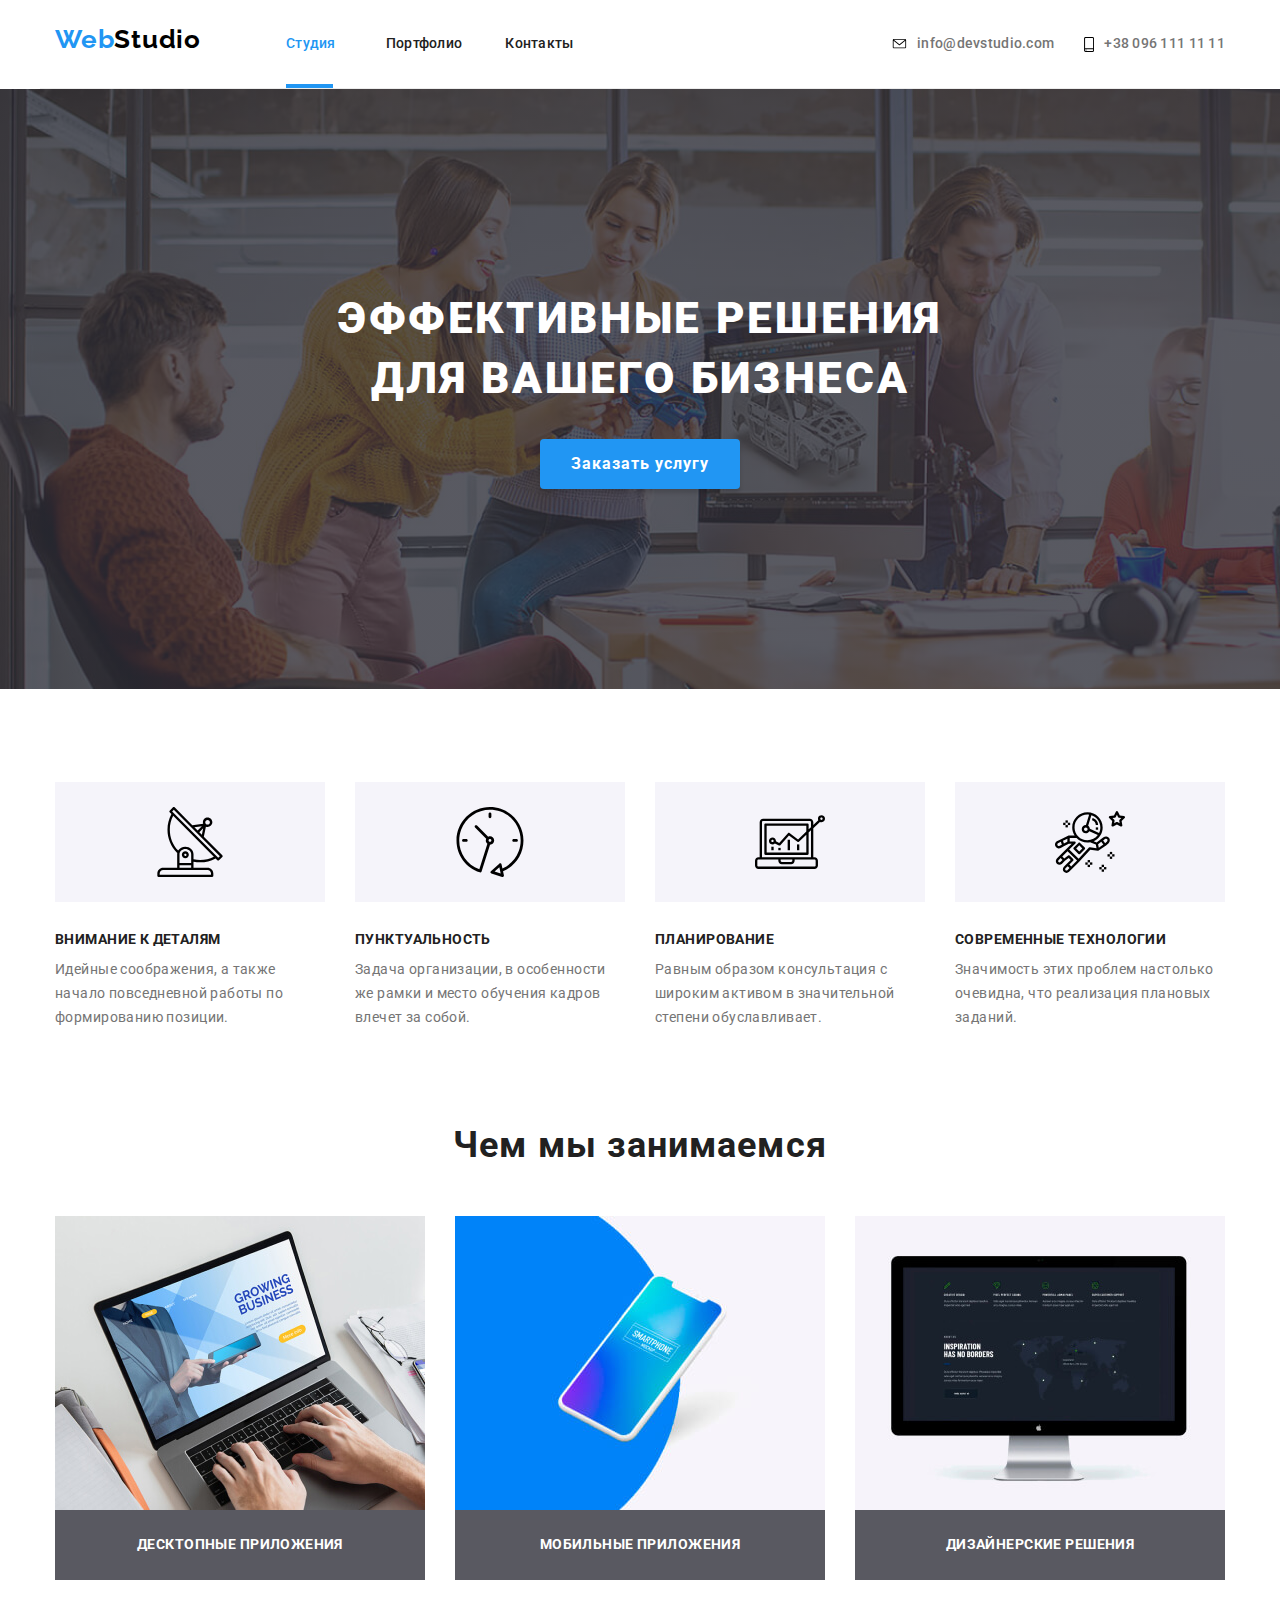
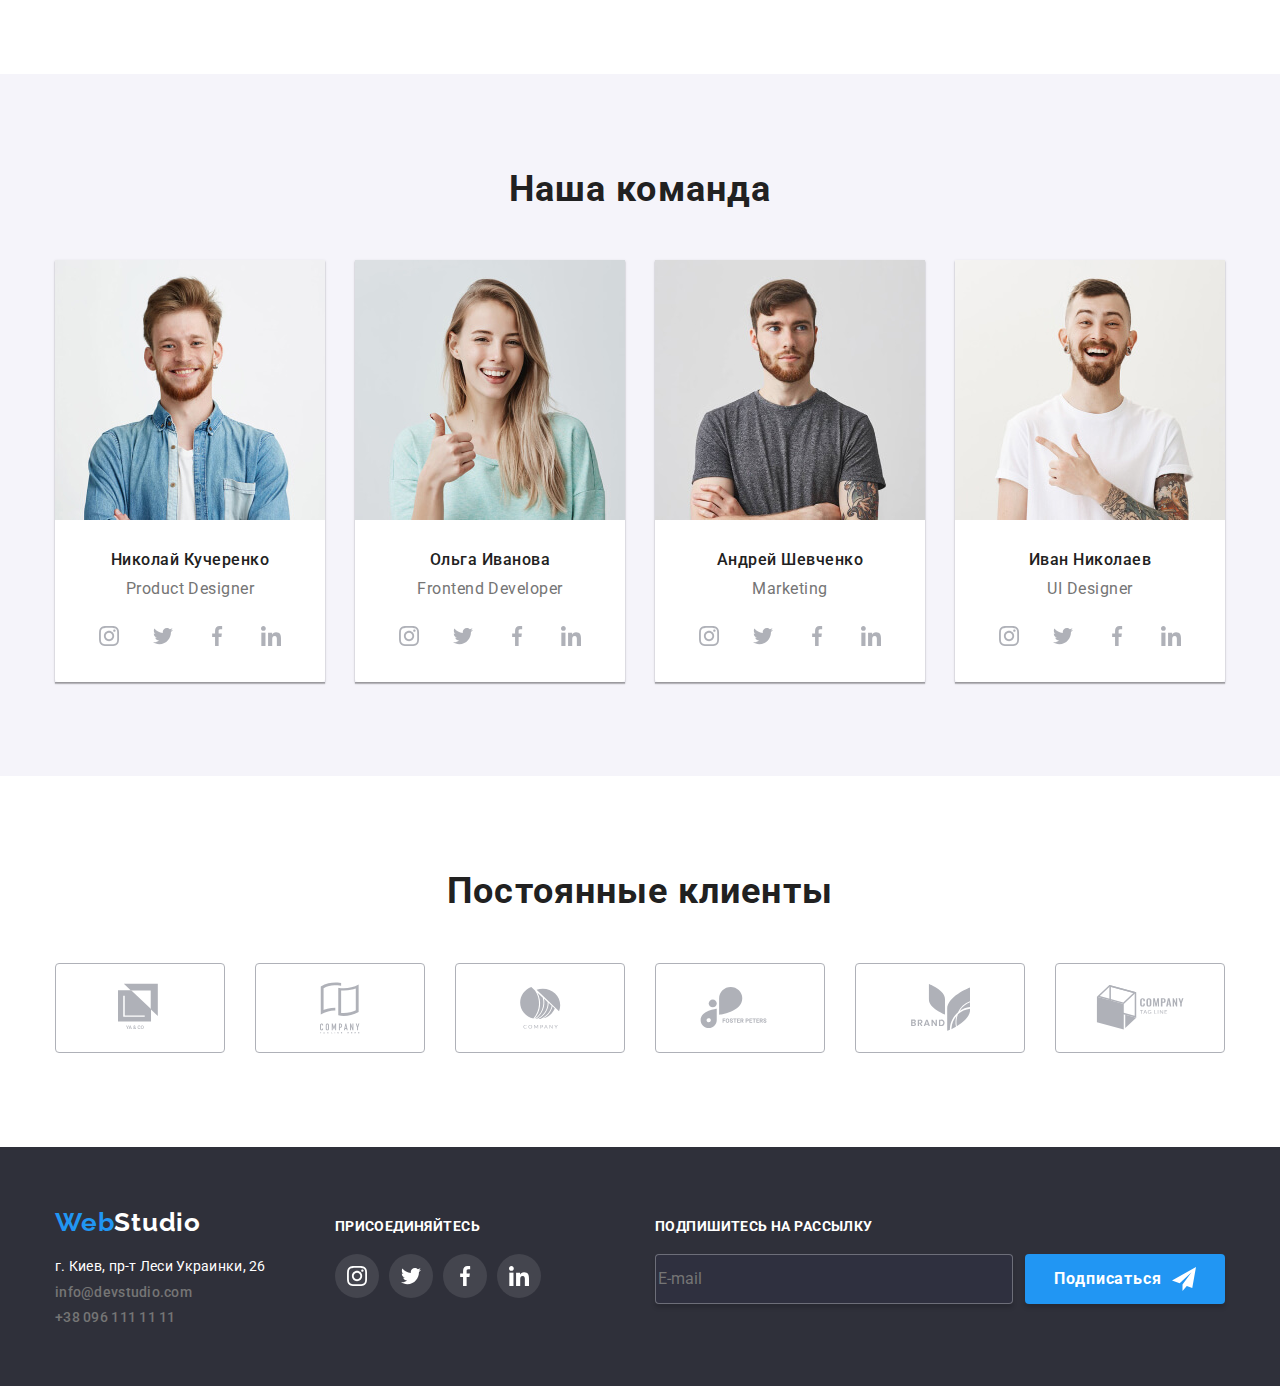
==== index.html @ a6399084 "перекинул работу" ====
<!DOCTYPE html>
<html lang="ru">
<head>
    <meta charset="UTF-8">
    <meta name="viewport" content="width=device-width, initial-scale=1.0">
    <link href="https://fonts.googleapis.com/css2?family=Raleway:wght@700&family=Roboto:wght@400;500;700;900&display=swap" rel="stylesheet">
    <link rel="stylesheet" href="./css/normalize.css">
    <link rel="stylesheet" href="./css/style.css">
    <title>Веб-студия</title>
</head>
<body class="body-container"> 

    <!--Шапка-->
   
     <header >
         <div class="header-container">
            <div class="div-container">
                <nav class="nav-container">
                    <a class="link logo-container" href="./index.html" aria-label="Логотип"> 
                        <p lang="en"><span class="logo-header-web">Web</span><span class="logo-header-studio">Studio</span></p>
                    </a>
                    <ul class="nav-list-container">
                        <li class="list studio-line">
                            <a class="link-nav link studio active-page" href="./index.html">Студия</a>
                        </li>
                        <li class="list">
                            <a class="link-nav portfolio link" href="./portfolio.html">Портфолио</a>
                        </li>
                        <li class="list">
                            <a class="link-nav link contant-header" href="#">Контакты</a>
                        </li>
                    </ul>
                </nav>
                <ul class="contacts-container">
                    <li class="mail-container list">
                        <a class="mail-tel-text link" href="mailto:info@devstudio.com">
                            <svg class="pages-adress" width="15" height="10">
                                <use href="./images/sprite.svg#icon-mail"></use>
                            </svg>
                            info@devstudio.com</a>
                    </li >
                    <li class="tel-container list">
                        <a class="mail-tel-text link" href="tel:+380961111111">
                            <svg class="pages-adress" width="10" height="15">
                                <use href="./images/sprite.svg#icon-tel"></use>
                            </svg>
                            +38 096 111 11 11</a>
                    </li>
                </ul>
            </div>
         </div>
    </header>
   
    <main>

        <!--Герой-->
            
            <section >
                <div class="hero">
                    <div class="hero-container">
                        <h1 class="hero-title">эффективные решения <br> для вашего бизнеса</h1>
                        <button class="hero-button"><span class="text-button">Заказать услугу</span></button>
                    </div>
                </div>
            </section>
            
        <!--О нас-->
        
        <section>
            <div class="o-nas div-container">
                <div class="otstup-o-nas">
                    <h2 hidden>О нас</h2>
                    <ul class="link container">
                        <li class="link list otstup-link">
                            <span class="list-bg">
                                <svg width="70px" height="70px">
                                    <use href="./images/sprite.svg#icon-antenna"></use>
                                </svg>
                            </span>
                            <h3 class="o-nas-title">Внимание к деталям</h3>
                            <p class="o-nas-text">Идейные соображения, а также начало повседневной работы по формированию позиции.</p>
                        </li>
                        <li class="link list otstup-link">
                            <span class="list-bg">
                                <svg width="70px" height="70px">
                                    <use href="./images/sprite.svg#icon-clock"></use>
                                </svg>
                            </span>
                            <h3 class="o-nas-title">Пунктуальность</h3>
                            <p class="o-nas-text">Задача организации, в особенности же рамки и место обучения кадров влечет за собой.</p>
                        </li>
                        <li class="link list otstup-link">
                            <span class="list-bg">
                                <svg width="70px" height="70px">
                                    <use href="./images/sprite.svg#icon-diagram"></use>
                                </svg>
                            </span>
                            <h3 class="o-nas-title">Планирование</h3>
                            <p class="o-nas-text">Равным образом консультация с широким активом в значительной степени обуславливает.</p>
                        </li>
                        <li class="link list otstup-link">
                            <span class="list-bg">
                                <svg width="70px" height="70px">
                                    <use href="./images/sprite.svg#icon-astronaut"></use>
                                </svg>
                            </span>
                            <h3 class="o-nas-title">Современные технологии</h3>
                            <p class="o-nas-text">Значимость этих проблем настолько очевидна, что реализация плановых заданий.</p>
                        </li>
                    </ul>
                </div>
            </div>
        </section>
        

        <!--Чем мы занимаемся-->
        
        <section>
            <div class="div-container otstup-chem-mi"> 
                <div class="chem-mi-zanimaemsa">
                    <h2 class="title">Чем мы занимаемся</h2>
                    <ul class="link container">
                        <li class="link list otstup-link"> 
                            <img src="./images/desc.jpg" alt="десктопные прилодения" width="370" height="294">
                            <p class="chem-mi-zanimaemsa-text">Десктопные приложения</p>
                        </li>
                            <li class="link list otstup-link">
                            <img src="./images/mobi.jpg" alt="мобильные приложения" width="370" height="294">
                            <p class="chem-mi-zanimaemsa-text">Мобильные приложения</p> 
                        </li>
                        <li class="link list otstup-link">
                            <img src="./images/design.jpg" alt="дизайнерские решения" width="370" height="294">
                            <p class="chem-mi-zanimaemsa-text">Дизайнерские решения</p>
                        </li>
                    </ul>
                </div>
            </div>
            
         </section>
        

        <!--Наша команда-->
        
        <section> 
            <div class="nasha-komanda">
                <div class="div-container otstup-container">
                    <h2 class="title">Наша команда</h2>
                    <ul class="link container">
                        <li class="link list team">
                            <img src="./images/nikolai.jpg" alt="Николай" width="270" height="260">
                            <div class="comanda-block">
                                <h3 class="komanda-title">Николай Кучеренко</h3>
                                <p class="komanda-pozition" lang="en">Product Designer</p>
                                <ul class="social-link container">
                                    <li class="social-link-item list">
                                        <a class="social-icon" href="">
                                            <svg class="icon" width="20px" height="20px">
                                                <use href="./images/sprite.svg#icon-instagram"></use>
                                            </svg>
                                        </a>
                                    </li>
                                    <li class="social-link-item list">
                                        <a class="social-icon" href="">
                                            <svg class="icon" width="20px" height="20px">
                                                <use href="./images/sprite.svg#icon-twitter"></use>
                                            </svg>
                                        </a>
                                    </li>
                                    <li class="social-link-item list" > 
                                        <a class="social-icon" href="">
                                            <svg class="icon" width="20px" height="20px">
                                                <use href="./images/sprite.svg#icon-facebook"></use>
                                            </svg>
                                        </a>
                                    </li>
                                    <li class="social-link-item list">
                                        <a class="social-icon" href="">
                                            <svg class="icon" width="20px" height="20px">
                                                <use href="./images/sprite.svg#icon-linkedin"></use>
                                            </svg>
                                        </a>
                                    </li>
                                </ul>
                            </div>
                        </li>
                        <li class="link list team">
                            <img src="./images/olha.jpg" alt="Ольга" width="270" height="260">
                            <div class="comanda-block">
                                <h3 class="komanda-title">Ольга Иванова</h3>
                                <p class="komanda-pozition" lang="en">Frontend Developer</p>
                                <ul class="social-link container">
                                    <li class="social-link-item list">
                                        <a class="social-icon" href="">
                                            <svg class="icon" width="20px" height="20px">
                                                <use href="./images/sprite.svg#icon-instagram"></use>
                                            </svg>
                                        </a>
                                    </li>
                                    <li class="social-link-item list">
                                        <a class="social-icon" href="">
                                            <svg class="icon" width="20px" height="20px">
                                                <use href="./images/sprite.svg#icon-twitter"></use>
                                            </svg>
                                        </a>
                                    </li>
                                    <li class="social-link-item list" > 
                                        <a class="social-icon" href="">
                                            <svg class="icon" width="20px" height="20px">
                                                <use href="./images/sprite.svg#icon-facebook"></use>
                                            </svg>
                                        </a>
                                    </li>
                                    <li class="social-link-item list">
                                        <a class="social-icon" href="">
                                            <svg class="icon" width="20px" height="20px">
                                                <use href="./images/sprite.svg#icon-linkedin"></use>
                                            </svg>
                                        </a>
                                    </li>
                                </ul>
                            </div>
                        </li>
                        <li class="link list team">
                            <img src="./images/andrey.jpg" alt="Андрей" width="270" height="260">
                            <div class="comanda-block">
                                <h3 class="komanda-title">Андрей Шевченко</h3>
                                <p class="komanda-pozition" lang="en">Marketing</p>
                                <ul class="social-link container">
                                    <li class="social-link-item list">
                                        <a class="social-icon" href="">
                                            <svg class="icon" width="20px" height="20px">
                                                <use href="./images/sprite.svg#icon-instagram"></use>
                                            </svg>
                                        </a>
                                    </li>
                                    <li class="social-link-item list">
                                        <a class="social-icon" href="">
                                            <svg class="icon" width="20px" height="20px">
                                                <use href="./images/sprite.svg#icon-twitter"></use>
                                            </svg>
                                        </a>
                                    </li>
                                    <li class="social-link-item list" > 
                                        <a class="social-icon" href="">
                                            <svg class="icon" width="20px" height="20px">
                                                <use href="./images/sprite.svg#icon-facebook"></use>
                                            </svg>
                                        </a>
                                    </li>
                                    <li class="social-link-item list">
                                        <a class="social-icon" href="">
                                            <svg class="icon" width="20px" height="20px">
                                                <use href="./images/sprite.svg#icon-linkedin"></use>
                                            </svg>
                                        </a>
                                    </li>
                                </ul>
                            </div>
                        </li>
                        <li class="link list team">
                            <img src="./images/ivan.jpg" alt="Иван" width="270" height="260">
                            <div class="comanda-block">
                                <h3 class="komanda-title">Иван Николаев</h3>
                                <p class="komanda-pozition" lang="en">UI Designer</p>
                                <ul class="social-link container">
                                    <li class="social-link-item list">
                                        <a class="social-icon" href="">
                                            <svg class="icon" width="20px" height="20px">
                                                <use href="./images/sprite.svg#icon-instagram"></use>
                                            </svg>
                                        </a>
                                    </li>
                                    <li class="social-link-item list">
                                        <a class="social-icon" href="">
                                            <svg class="icon" width="20px" height="20px">
                                                <use href="./images/sprite.svg#icon-twitter"></use>
                                            </svg>
                                        </a>
                                    </li>
                                    <li class="social-link-item list" > 
                                        <a class="social-icon" href="">
                                            <svg class="icon" width="20px" height="20px">
                                                <use href="./images/sprite.svg#icon-facebook"></use>
                                            </svg>
                                        </a>
                                    </li>
                                    <li class="social-link-item list">
                                        <a class="social-icon" href="">
                                            <svg class="icon" width="20px" height="20px">
                                                <use href="./images/sprite.svg#icon-linkedin"></use>
                                            </svg>
                                        </a>
                                    </li>
                                </ul>
                            </div>
                        </li>
                    </ul>
                </div>
            </div>
        </section>
        

        <!--Постоянные клиенты-->
        
            <section>
                <div class="div-container otstup-container">
                    <h2 class="title">Постоянные клиенты</h2>
                    <ul class="klient-list container">
                        <li class="link list">
                            <a class="client-icon" href="">
                                <div class="icon-client">
                                    <svg class="client-icon-logo" width="44px" height="50px">
                                        <use href="./images/sprite.svg#icon-klientlogo-1"></use>
                                    </svg>
                                </div>
                            </a>
                        </li>
                        <li class="link list">
                            <a class="client-icon" href="">
                                <div class="icon-client">
                                    <svg class="client-icon-logo" width="40px" height="52px">
                                        <use href="./images/sprite.svg#icon-klientlogo-2"></use>
                                    </svg>
                                </div>
                            </a>
                        </li>
                        <li class="link list">
                            <a class="client-icon" href="">
                                <div class="icon-client">
                                    <svg class="client-icon-logo" width="41px" height="42px">
                                        <use href="./images/sprite.svg#icon-klientlogo-3"></use>
                                    </svg>
                                </div>
                            </a>
                        </li>
                        <li class="link list">
                            <a class="client-icon" href="">
                                <div class="icon-client">
                                    <svg class="client-icon-logo" width="80px" height="42px">
                                        <use href="./images/sprite.svg#icon-klientlogo-4"></use>
                                    </svg>
                                </div>
                            </a>
                        </li>
                        <li class="link list">
                            <a class="client-icon" href="">
                                <div class="icon-client">
                                    <svg class="client-icon-logo" width="59px" height="47px">
                                        <use href="./images/sprite.svg#icon-klientlogo-5"></use>
                                    </svg>
                                </div>
                            </a>
                        </li>
                        <li class="link list">
                            <a class="client-icon" href="">
                                <div class="icon-client">
                                    <svg class="client-icon-logo" width="89px" height="45px">
                                        <use href="./images/sprite.svg#icon-klientlogo-6"></use>
                                    </svg>
                                </div>
                            </a>
                        </li>
                    </ul>
                </div>
            </section>
    </main>

    <!--Подвал-->
    
    <footer class="podval">
        <div class="div-container">
            <div class="link container-podval">
                <a class="link logo-podval" href="index.html" aria-label="Логотип"> <p lang="en"><span class="web-podval">Web</span><span class="studio-podval">Studio</span></p></a>
            <address class="podval-adress"> <a class="link podval-adress-link" href="https://goo.gl/maps/5drUgd8ndHesN1Ve9" target="_blank"> <span class="adress-podval">г. Киев, пр-т Леси Украинки, 26</span></a></address>
            <ul class="podval-mail-tel">
                <li class="mail-container-podval list">
                    <a class="mail-tel-text link" href="mailto:info@devstudio.com">info@devstudio.com</a>
                </li >
                <li class="tel-container-podval list">
                    <a class="mail-tel-text link" href="tel:+380961111111">+38 096 111 11 11</a>
                </li>
            </ul>
            </div>
            
            <div class="join">
                <b class="podval-join">присоединяйтесь</b>
                <ul class="link otstup-icon">
                    <li class="link list podval-link">
                        <a class="podval-icon" href="">
                            <svg class="podval-icon-item-svg" width="20px" height="20px">
                                <use href="./images/sprite.svg#icon-instagram"></use>
                            </svg>
                        </a>
                    </li>
                    <li class="link list podval-link">
                        <a class="podval-icon" href="">
                            <svg class="podval-icon-item-svg" width="20px" height="20px">
                                <use href="./images/sprite.svg#icon-twitter"></use>
                            </svg>
                        </a>
                    </li>
                    <li class="link list podval-link"> 
                        <a class="podval-icon" href="">
                            <svg class="podval-icon-item-svg" width="20px" height="20px">
                                <use href="./images/sprite.svg#icon-facebook"></use>
                            </svg>
                        </a>
                    </li>
                    <li class="link list podval-link">
                        <a class="podval-icon" href="">
                            <svg class="podval-icon-item-svg" width="20px" height="20px">
                                <use href="./images/sprite.svg#icon-linkedin"></use>
                            </svg>
                        </a>
                    </li>
                </ul>
            </div>
            
            <div class="podpiska-container">
                <b class="action">Подпишитесь на рассылку</b>
                    <div class="podpiska">
                        <input class="pole"
                            type="text"
                            name="email"
                            placeholder="E-mail"
                        />
                        <button class="button button-send" type="submit">Подписаться
                            <svg class="send-icon" width="24px" height="24px">
                                <use href="./images/sprite.svg#icon-send"></use>
                            </svg>
                        </button>
                    </div>
            </div>
        </div>
    </footer>
    

</body>
</html>
---- css/style.css ----
html {
    box-sizing: border-box;
}

*, 
*::before, 
*::after {
    box-sizing: inherit;
}

body {
    font-family: 'Roboto', sans-serif;
    font-style: normal;
    background: #ffffff;
}

:root {
    --primary-text-color: #757575;
    --primary-title-color: #212121;
    --primary-white-color: #ffffff;
    --accent-color: #2196f3;
    --main-black-color: #000000;
    --footer-background-color: #2f303f;
    --secondary-white-color: #f5f4fa;
    --footer-links-color: rgba(255, 255, 255 , 0.6);
     }

.list {
    list-style: none;
 }
 
.link {
     text-decoration: none;
 }
     


/*header*/

.logo-header-web,
.logo-header-studio,
.web-podval,
.studio-podval {
    font-family: 'Raleway', sans-serif;
    font-weight: 700;
    font-size: 26px;
    line-height: 1.19;
    letter-spacing: 0.03em;
    color: var(--accent-color);
}

.logo-header-studio {
    color: var(--main-black-color);
}

.link-nav,
.mail-tel-text,
.tel-container-podval,
.adress-podval {
    font-weight: 500;
    font-size: 14px;
    line-height: 1.14;
    letter-spacing: 0.02em;
    color: var(--primary-title-color);
}

.mail-tel-text {
    display: flex;
    align-items: center;
}

.contacts-container .mail-tel-text {
    padding-top: 30px;
    padding-bottom: 30px;
}

.link-nav:hover, 
.link-nav:focus,
.mail-tel-text:hover,
.mail-tel-text:focus,
.adress-podval:hover,
.podval-adress-link:focus .adress-podval{
    color: var(--accent-color);
}

.mail-tel-text {
    color: var(--primary-text-color);
}

/*hero*/

.hero-title {
    font-weight: 900;
    font-size: 44px;
    line-height: 1.36;
    text-align: center;
    letter-spacing: 0.06em;
    text-transform: uppercase;
    color: var(--primary-white-color);
}

.hero-button {
    margin: 0 auto;
    display: flex;
    align-items: center;
    width: 200px;
    height: 50px;
    background: #2196F3;
    box-shadow: 0px 4px 4px rgba(0, 0, 0, 0.15);
    border-radius: 4px; 
    cursor: pointer;
    border: none;
    }

.text-button {
    font-weight: 700;
    font-size: 16px;
    line-height: 1.88;    
    display: flex;
    align-items: center;
    text-align: center;
    letter-spacing: 0.06em;
    color: var(--primary-white-color);
    margin-left: auto;
    margin-right: auto;
}

/*O nas*/

.o-nas-title {
    font-weight: 700;
    font-size: 14px;
    line-height: 1.14;
    letter-spacing: 0.03em;
    text-transform: uppercase;
    color: var(--primary-title-color);
}

.o-nas-text {
    font-weight: 400;
    font-size: 14px;
    line-height: 1.71;
    letter-spacing: 0.03em;
    color: var(--primary-text-color)
}

.o-nas-img {
    background: #F5F4FA;
    border-radius: 4px;
}   

/*chem-mi-zanimaensa*/

.nasha-komanda {
    background-color: #F5F4FA;;
}

.title {
    font-weight: 700;
    font-size: 36px;
    line-height: 1.17;
    text-align: center;
    letter-spacing: 0.03em;
    color: var(--primary-title-color);
    margin-bottom: 50px;
}

.chem-mi-zanimaemsa-text {
    font-weight: 700;
    font-size: 14px;
    line-height: 1.14;
    text-align: center;
    letter-spacing: 0.03em;
    text-transform: uppercase;
    color: var(--primary-white-color);
    background: rgba(47, 48, 58, 0.8);
    padding-top: 27px;
    padding-bottom: 27px;
}

/*nasha-komanda*/

.komanda-title,
.komanda-pozition {
    font-weight: 500;
    font-size: 16px;
    line-height: 1.19;
    text-align: center;
    letter-spacing: 0.03em;
    color: var(--primary-title-color);
}

.komanda-pozition {
    font-weight: 400;
    color: var(--primary-text-color);
}

.action {

    font-style: normal;
    font-weight: 500;
    font-size: 14px;
    line-height: 1.15;
    letter-spacing: 0.03em;
    color: var(--primary-white-color);
}


/*podval*/

.podval {
    background: #2F303A;
}

.podval-join {
    font-weight: 700;
    font-size: 14px;
    line-height: 1.14;
    letter-spacing: 0.03em;
    text-transform: uppercase;
    color: var(--primary-white-color);
}

.tel-container-podval {
    font-weight: 400;
    color: rgba(255, 255, 255, 0.6);
}

.studio-podval {
    color: var(--primary-white-color);
}

.adress-podval {
    font-family: 'Roboto', sans-serif;
    font-weight: 400;
    color: var(--primary-white-color);
    font-style: normal;
}



/*portfolio*/

.portfolio-btn {
    font-weight: 500;
    font-size: 16px;
    line-height: 1.63;
    text-align: center;
    letter-spacing: 0.03em;
    color: var(--primary-title-color);
    border: 1px solid #FFFFFF;
    box-sizing: border-box;
    border-radius: 4px;
}
.portfolio-btn:hover,
.portfolio-btn:focus {
    box-shadow: 0px 4px 4px rgba(0, 0, 0, 0.25);
}


.portfolio-btn:hover,
.portfolio-btn:focus {
    background-color: var(--accent-color);
    color: var(--primary-white-color);
}

.portfolio-title {
    font-weight: 700;
    font-size: 18px;
    line-height: 2.00;
    letter-spacing: 0.06em;
    color: var(--primary-title-color)
}

.portfolio-text {
    font-weight: 400;
    font-size: 16px;
    line-height: 1.88;
    letter-spacing: 0.03em;
    color: var(--primary-text-color)
}

.active-page {
    color: var(--accent-color);
}

.portfolio-btn-text {
    font-family: 'Roboto', sans-serif;
    font-style: normal;
    font-weight: 500;
    font-size: 16px;
    line-height: 1.63;
    text-align: center;
    letter-spacing: 0.03em;
}

/*style margin, padding... */

h1, h2, h3, h4, h5, h5 {
    margin: 0px;
}

ul {
    margin: 0px;
    padding: 0px;
}

p {
    margin: 0px;
}

img {
    display: block;
}

.header-container {
    width: 1200px;
    margin-right: auto;
    margin-left: auto;
}

.header-container .div-container {
    display: flex;
    padding-right: 15px;
    padding-left: 15px;

}

.nav-container {
    display: flex;
    text-align: center;
    justify-content: center;
    align-items: baseline;
}

.contacts-container {
    display: flex;
    align-items: center;
    margin-left: auto;
}

.logo-container {
    margin: 0;
    margin-right: 85px; 
    margin-top: 24px;
}

.pages-adress {
    margin-right: 10px;
}

.nav-list-container {
    margin: 0;
    display: flex;
}

.studio {
    padding-top: 30px;
    padding-bottom: 30px;
    margin-right: 50px;
}

.portfolio {
    padding-top: 30px;
    padding-bottom: 30px;
    margin-right: 43px;
}

.contant-header {
    padding-top: 30px;
    padding-bottom: 30px;
}


.container {
    display: flex;
    justify-content: space-evenly;
}

.otstup-link:not(:last-child) {
    margin-right: 30px;
}

.join {
    width: 206px;
}

.comanda-block {
    background-color: #ffffff;
    border-radius: 0px 0px 4px 4px;
    padding-top: 30px;
    padding-bottom: 24px;
}

.social-link {
    margin-top: 16px;
    margin-right: 32px;
    margin-left: 32px;
}

.komanda-title {
    margin-bottom: 10px;
}

.team {
    box-shadow: 0px 2px 1px rgba(0, 0, 0, 0.2), 
    0px 1px 1px rgba(0, 0, 0, 0.14), 
    0px 1px 3px rgba(0, 0, 0, 0.12);
}

.hero-title {
    margin-top: 185px;
    margin-bottom: 30px;
}

.hero-button {
    margin-bottom: 185px;
}

.element {
    text-align: center;
}

.o-nas.div-container{
    padding-top: 93px;
}

.o-nas-title {
    width: 270px;
    margin-top: 30px;
    margin-bottom: 10px;
}

.o-nas-text {
    width: 270px;
}

.hero {
    background-image: linear-gradient(to bottom,
    rgba(47, 48, 58, 0.8),
    rgba(47, 48, 58, 0.8)), 
    url(../images/shapka.jpg);
    max-width: 1600px;
    height: 600px;
    background-repeat: no-repeat;
    margin-right: auto;
    margin-left: auto;
}

.hero-container {
    width: 1200px;
    padding-top: 15px;
    padding-bottom: 15px;
    padding-right: 15px;
    padding-left: 15px;
    margin-right: auto;
    margin-left: auto;
}


.div-container {
    width: 1200px;
    padding-top: 47px;
    padding-bottom: 47px;
    padding-right: 15px;
    padding-left: 15px;
    margin-right: auto;
    margin-left: auto;
}


.mail-container {
    margin-right: 30px;
}

.mail-container,
.tel-container {
    align-items: center;
}

.icon-client {
    border: 1px solid #AFB1B8;
    border-radius: 4px;
    display: flex;
    align-items: center;
    justify-content: center;
    width: 170px;
    height: 90px;
}

.chem-mi-zanimaemsa .link:not(:last-child) {
    margin-right: 30px;
}
.nasha-komanda .link:not(:last-child) {
    margin-right: 30px;
}

.klient-list .link:not(:last-child) {
    margin-right: 30px;
}

.otstup-o-nas .link:not(:last-child) {
    margin-right: 30px;
}


/*flex portfolio*/

.otstup-portfolio {
    padding-top: 61px;
    padding-bottom: 94px;
} 

.menu-portfolio {
    margin-bottom: 50px;
}

.portfolio-btn {
    cursor: pointer;
    border: none;
    padding-top: 6px;
    padding-right: 22px;
    padding-bottom: 6px;
    padding-left: 22px;
}

.portfolio-title {
    margin-bottom: 2px;
}

.portfolio-text {
    margin-top: 2px;
}

.items {
    display: flex;
    justify-content: center;
}

.btn:not(:last-child) {
    margin-right: 8px;
}


.gruperovka {
    display: flex;
    flex-wrap: wrap;
}

.flex-element {
    width: calc((100% - 60px) / 3);
    margin-right: 30px;
    margin-bottom: 30px;
    background: #FFFFFF;
    border: 1px solid #EEEEEE;
    box-sizing: border-box;
}

.flex-element-item {
    padding-top: 20px;
    padding-right: 24px;
    padding-bottom: 20px;
    padding-left: 24px;
}

.flex-element:hover  {
    background: #FFFFFF;
    box-sizing: border-box;
    box-shadow: 1px 4px 6px
    rgba(0, 0, 0, 0.16), 
    0px 4px 4px rgba(0, 0, 0, 0.06), 
    0px 1px 1px rgba(0, 0, 0, 0.12);
    cursor: pointer;
}

.focus-item:focus .focus-item-div {
    background: #FFFFFF;
    box-sizing: border-box;
    box-shadow: 1px 4px 6px
    rgba(0, 0, 0, 0.16), 
    0px 4px 4px rgba(0, 0, 0, 0.06), 
    0px 1px 1px rgba(0, 0, 0, 0.12);
    cursor: pointer;
}

.flex-element:nth-child(3n) {
    margin-right: 0px;
}

.flex-element:nth-last-child(-n + 3) {
    margin-bottom: 0px;
}

/*podval flex*/

.podval .div-container {
    display: flex;
    padding-top: 60px;
    padding-bottom: 60px;
    align-items: baseline;
}

.container-podval {
    display: flex;
    flex-direction: column;
    margin-right: 69px;
}

.logo-podval {
    display: flex;
    margin-bottom: 20px;
}

.podval-adress {
    margin-bottom: 9px;
}

.podval-mail-tel {
    display: flex;
    flex-direction: column;
}

.mail-container-podval,
.tel-container-podval:not(:last-child) {
    display: flex;
    margin-bottom: 9px;
}

.podval-join {
    display: flex;
    margin-bottom: 20px;
}

.otstup-icon {
    display: flex;
}


.social-link-item:not(:last-child) {
    margin-right: 10px;
}

.podval-icon {
    padding: 12px;
}
.podval-icon:not(:last-child) {
    margin-right: 10px;
}

.podpiska-container {
    margin-left: auto;
}

.podpiska {
    display: flex;
}

.action {
    display: flex;
    font-weight: 700;
    font-size: 14px;
    line-height: 1.14;
    letter-spacing: 0.03em;
    text-transform: uppercase;
    color: var(--primary-white-color);
    margin-bottom: 20px;
}


.button {
    width: 200px;
    height: 50px;
    font-weight: 700;
    font-size: 16px;
    line-height: 1.88;
    letter-spacing: 0.06em;
    color: var(--primary-white-color);
    background: #2196F3;
    box-shadow: 0px 4px 4px rgba(0, 0, 0, 0.15);
    border-radius: 4px; 
    cursor: pointer;
    border: none;
    margin-left: 12px;
}

.pole {
    width: 358px;
    background-color: var(--footer-background-color);
    border: 1px solid rgba(255, 255, 255, 0.3);
    box-shadow: 0px 4px 4px rgba(0, 0, 0, 0.15);
    border-radius: 4px;
    color: rgba(255, 255, 255, 0.6);
    }

.otstup-container {
    padding-top: 94px;
    padding-bottom: 94px;
}

.otstup-chem-mi {
    padding-top: 47px;
    padding-bottom: 94px;
}

.header-container .div-container {
    padding-top: 0;
    padding-bottom: 0;
}

/*оформление иконок и картинок*/

.list-bg {
    display: inline-block;
    height: 120px;
    width: 270px;
    background-color: var(--secondary-white-color);
}

.list-bg {
    display: flex;
    align-items: center;
    justify-content: center;
}

.podval-icon {
    display: inline-block;
    height: 44px;
    width: 44px;
    background-color: rgba(255, 255, 255, 0.1);;
    background-size: 20px;
    background-repeat: no-repeat;
    background-position: center;
    border-radius: 50%;
    cursor: pointer;
}

.podval-link:not(:last-child) {
    margin-right: 10px;
}

.podval-icon:hover,
.podval-icon:focus {
    background-color: var(--accent-color);
}

.podval-icon-item-svg {
    fill: var(--primary-white-color);
}

.header-container {
    border-bottom: 1px solid #ececec;
}

.studio-line::after {
    display: block;
    background-color: var(--accent-color);
    width: 47px;
    height: 4px;
    content: "";
    margin-top: 32px;
}

.portfolio-line:after {
    display: block;
    background-color: var(--accent-color);
    width: 77px;
    height: 4px;
    content: "";
    margin-top: 32px;
}

.social-icon {
    display: block;
    width: 44px;
    height: 44px;
    padding: 12px;
    border-radius: 50%;
    cursor: pointer;
}

.social-link-item:hover .social-icon,
.social-icon:focus  {
    background-color: var(--accent-color);
}

.social-link-item:hover .icon,
.social-icon:focus .icon {
    fill: var(--primary-white-color);
} 

.icon {
    fill: #AFB1B8;
}

.icon-client:hover,
.icon-client:focus {
    border-color: var(--accent-color);
}

.client-icon-logo {
    fill: #AFB1B8;
}

.icon-client:hover .client-icon-logo,
.icon-client:focus .client-icon-logo {
    fill: var(--accent-color);
}
.client-icon:focus .icon-client {
    border-color: var(--accent-color);
}

.client-icon:focus .client-icon-logo {
    fill: var(--accent-color);
}

.mail-tel-text:hover .pages-adress,
.mail-tel-text:focus .pages-adress {
    fill: var(--accent-color);
}

.button-send {
    display: flex;
    align-items: center;
    justify-content: center;
}

.send-icon {
    margin-left: 10px;
}
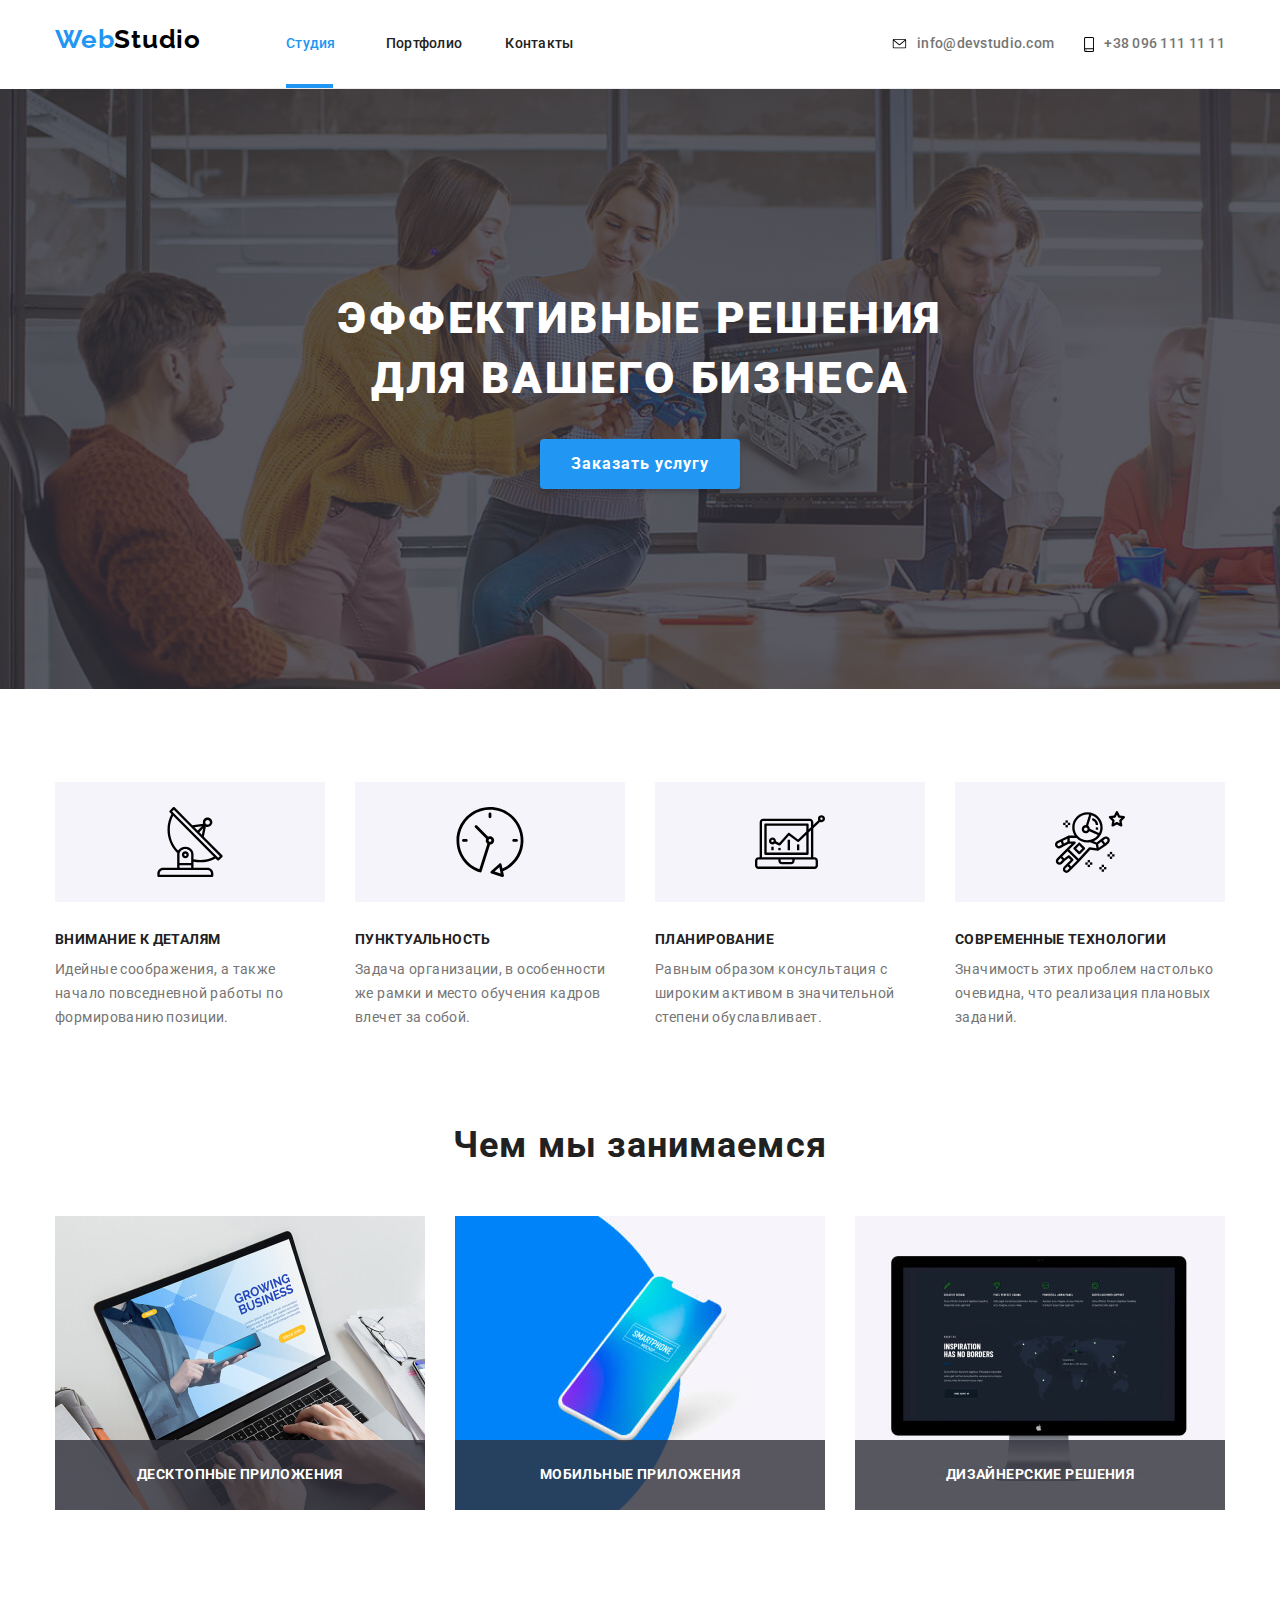
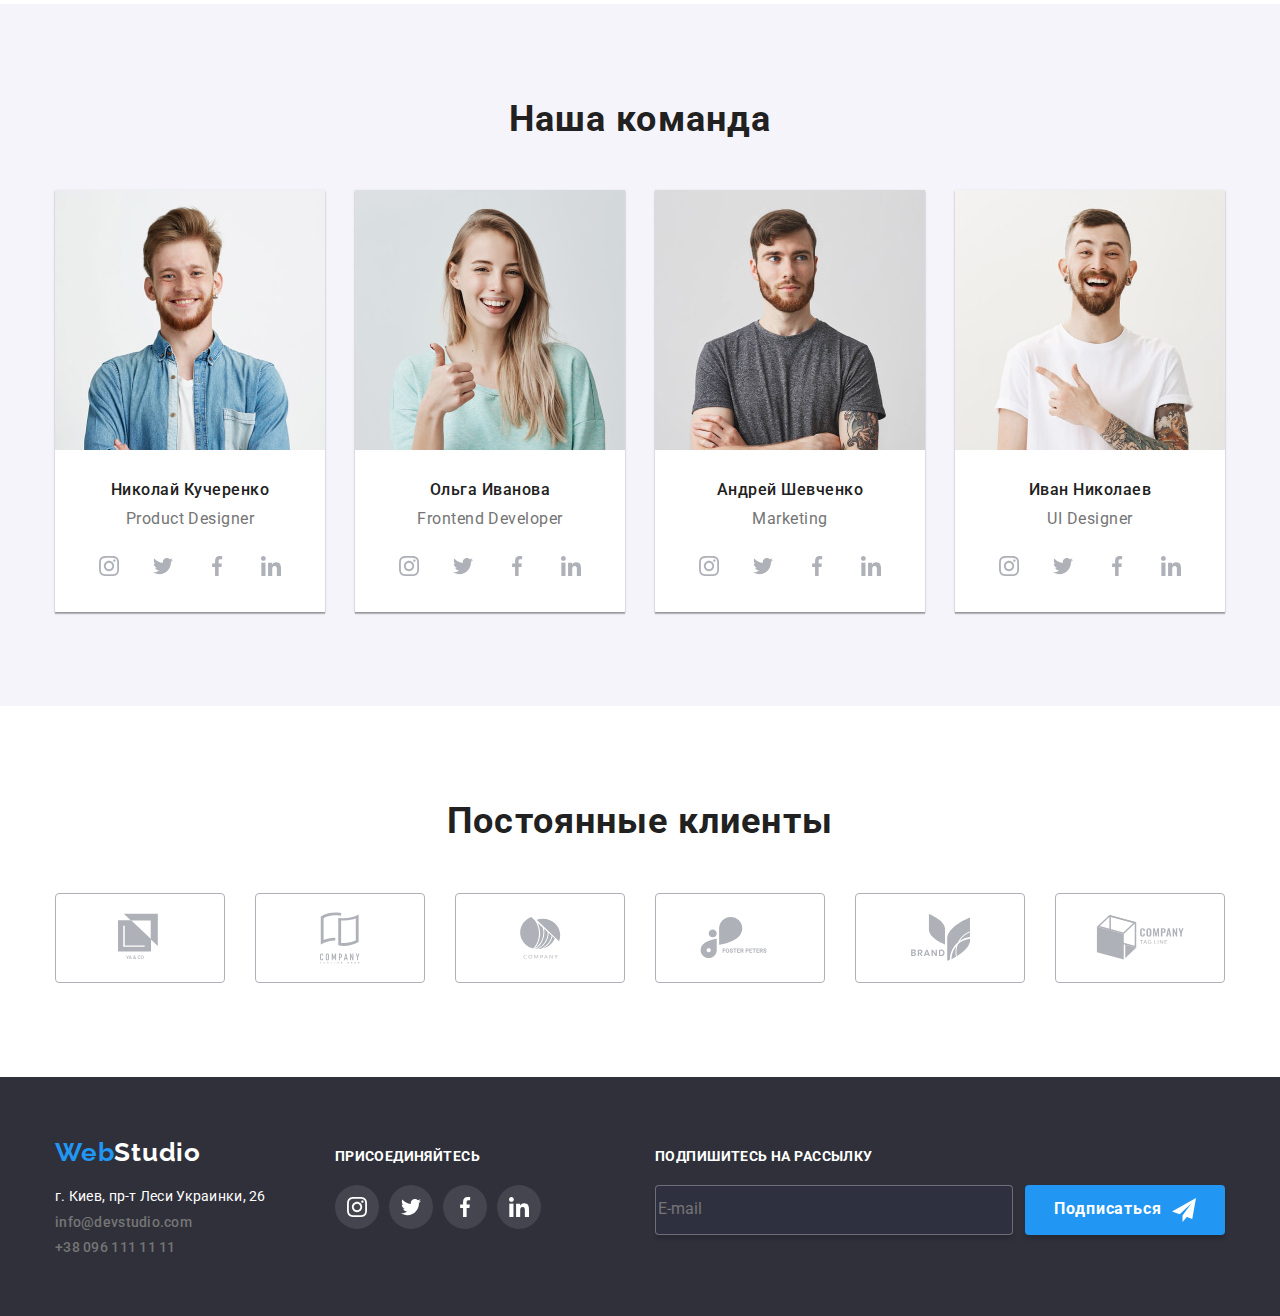
==== commit 6ac97302: "мелкие доработки" ====
--- a/index.html
+++ b/index.html
@@ -121,16 +121,22 @@
                     <h2 class="title">Чем мы занимаемся</h2>
                     <ul class="link container">
                         <li class="link list otstup-link"> 
-                            <img src="./images/desc.jpg" alt="десктопные прилодения" width="370" height="294">
-                            <p class="chem-mi-zanimaemsa-text">Десктопные приложения</p>
+                            <div class="text-na-photo">
+                                <img src="./images/desc.jpg" alt="десктопные прилодения" width="370" height="294">
+                                <p class="chem-mi-zanimaemsa-text">Десктопные приложения</p>
+                            </div>
                         </li>
                             <li class="link list otstup-link">
-                            <img src="./images/mobi.jpg" alt="мобильные приложения" width="370" height="294">
-                            <p class="chem-mi-zanimaemsa-text">Мобильные приложения</p> 
+                                <div class="text-na-photo">
+                                    <img src="./images/mobi.jpg" alt="мобильные приложения" width="370" height="294">
+                                    <p class="chem-mi-zanimaemsa-text">Мобильные приложения</p> 
+                                </div>
                         </li>
                         <li class="link list otstup-link">
-                            <img src="./images/design.jpg" alt="дизайнерские решения" width="370" height="294">
-                            <p class="chem-mi-zanimaemsa-text">Дизайнерские решения</p>
+                            <div class="text-na-photo">
+                                <img src="./images/design.jpg" alt="дизайнерские решения" width="370" height="294">
+                                <p class="chem-mi-zanimaemsa-text">Дизайнерские решения</p>
+                            </div>
                         </li>
                     </ul>
                 </div>
--- a/css/style.css
+++ b/css/style.css
@@ -827,3 +827,53 @@
 .send-icon {
     margin-left: 10px;
 }
+
+
+/* effect project*/
+
+.project {
+    position: relative;
+}
+
+.project-blue {
+    position: absolute;
+    top: 0;
+    left: 0;
+    width: 100%;
+    height: 100%;
+    padding-top: 63px;
+    padding-right: 23px;
+    padding-bottom: 63px;
+    padding-left: 23px;
+
+    font-family: Roboto;
+    font-style: normal;
+    font-weight: 400;
+    font-size: 18px;
+    line-height: 1.556;
+    letter-spacing: 0.03em;
+    color: var(--primary-white-color);
+
+    opacity: 0;
+}
+
+.focus-item-div:hover .project-blue {
+    opacity: 1;
+    background-color: rgba(33, 150, 243, 0.9);;
+}
+
+.focus-item:focus .project-blue {
+    opacity: 1;
+    background-color: rgba(33, 150, 243, 0.9);;
+}
+
+.text-na-photo {
+    position: relative;
+}
+
+.chem-mi-zanimaemsa-text {
+    position: absolute;
+    width: 100%;
+    background-color: rgba(47, 48, 58, 0.8);
+    bottom: 0;
+}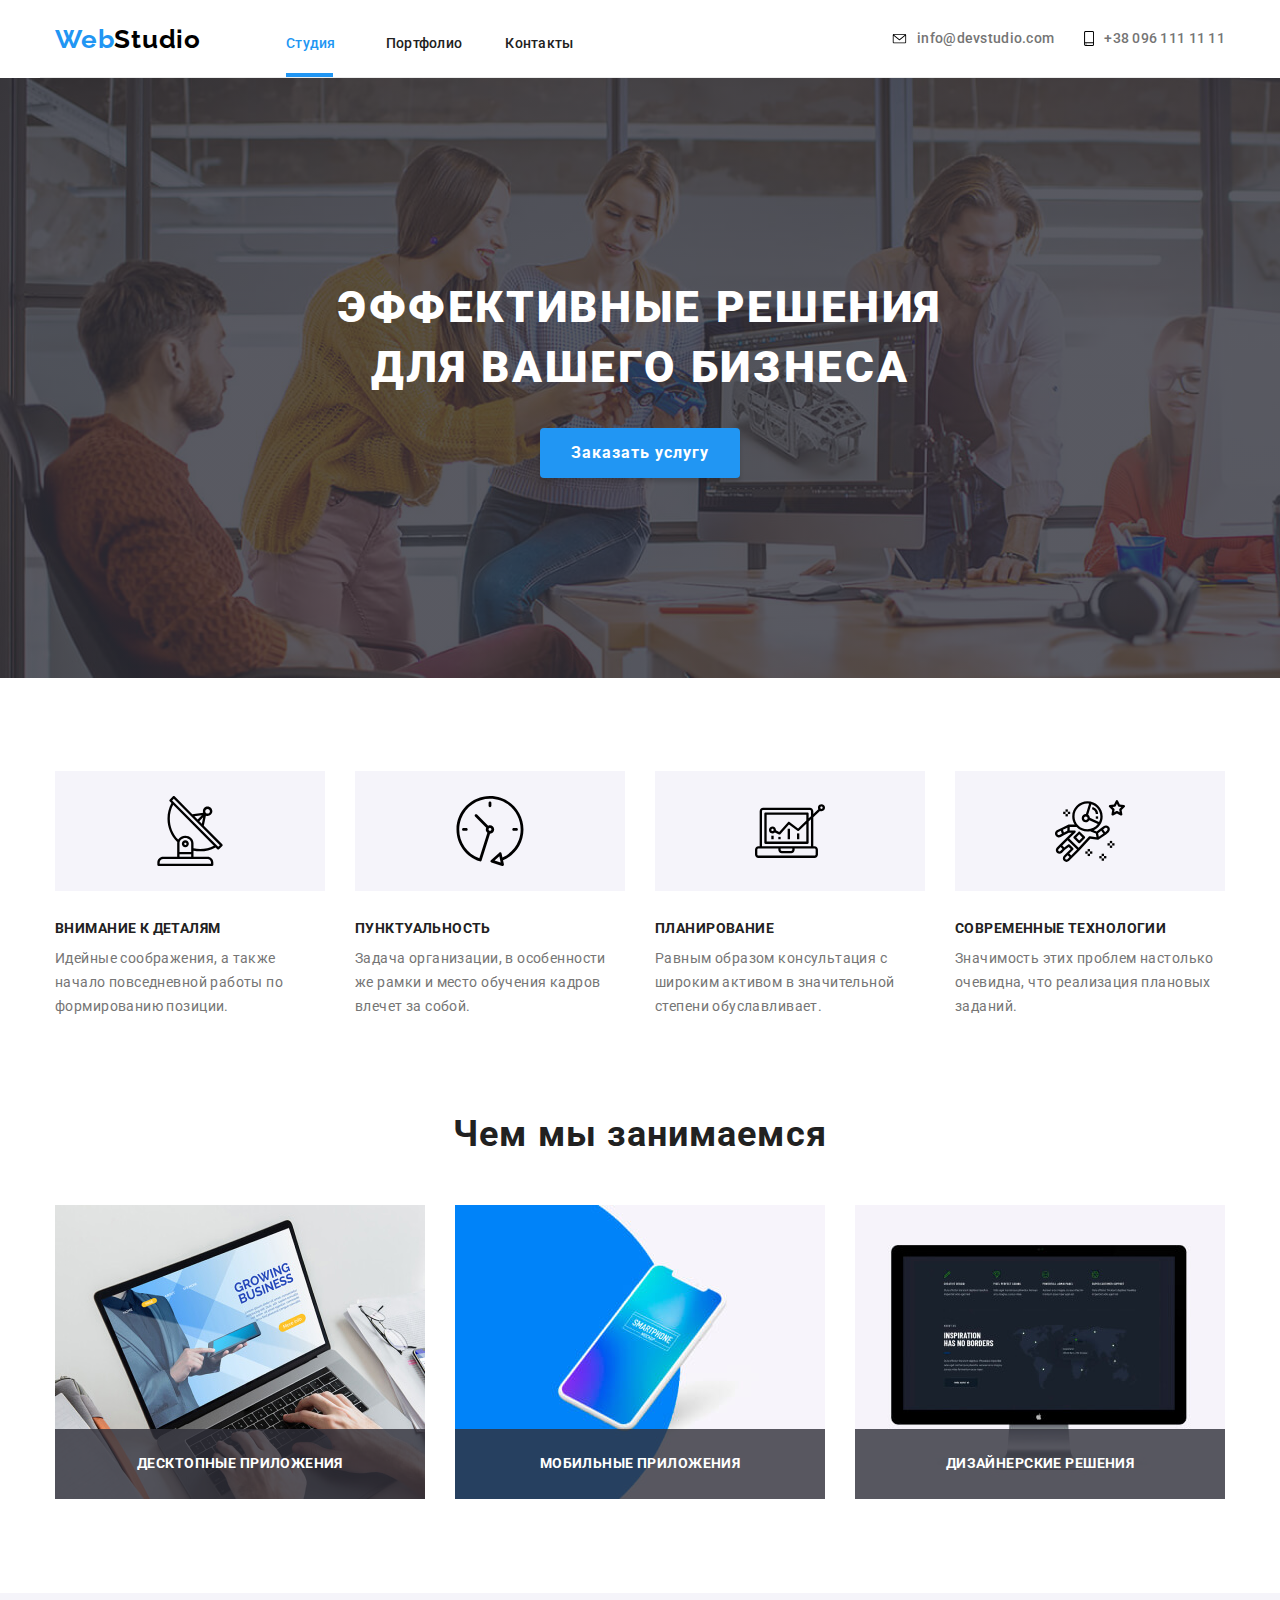
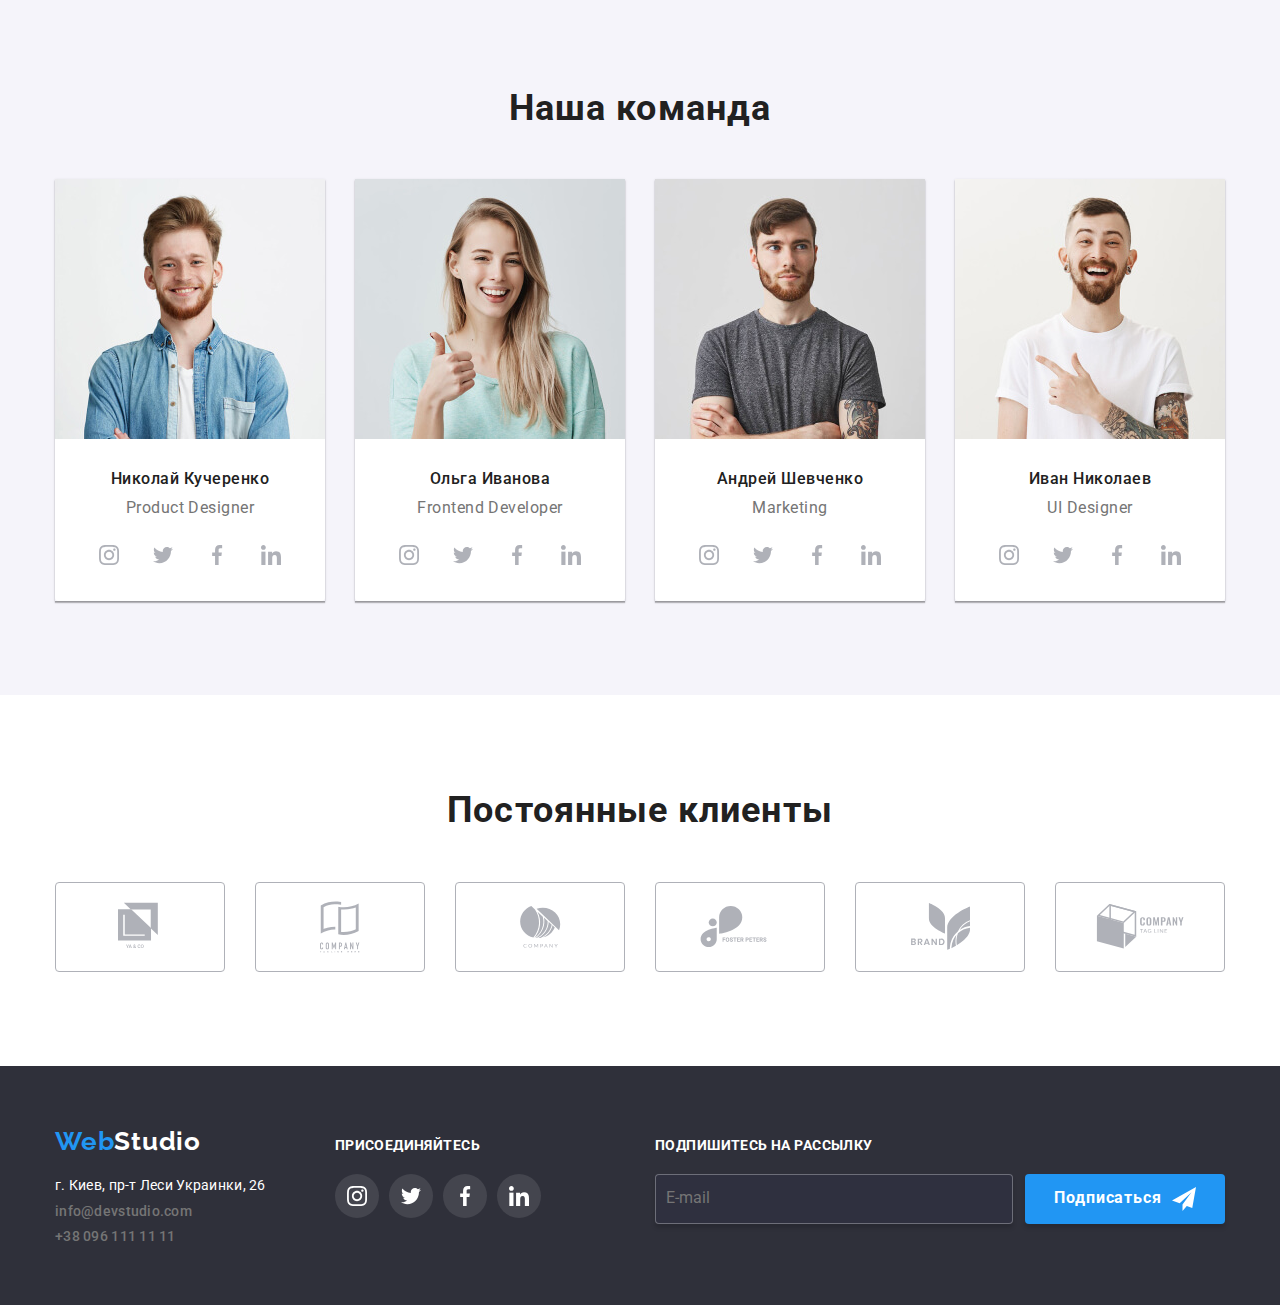
==== commit 6d09d781: "1" ====
--- a/index.html
+++ b/index.html
@@ -424,7 +424,7 @@
             
             <div class="podpiska-container">
                 <b class="action">Подпишитесь на рассылку</b>
-                    <div class="podpiska">
+                    <form class="podpiska">
                         <input class="pole"
                             type="text"
                             name="email"
@@ -435,7 +435,7 @@
                                 <use href="./images/sprite.svg#icon-send"></use>
                             </svg>
                         </button>
-                    </div>
+                    </form>
             </div>
         </div>
     </footer>
--- a/css/style.css
+++ b/css/style.css
@@ -69,11 +69,6 @@
     align-items: center;
 }
 
-.contacts-container .mail-tel-text {
-    padding-top: 30px;
-    padding-bottom: 30px;
-}
-
 .link-nav:hover, 
 .link-nav:focus,
 .mail-tel-text:hover,
@@ -355,20 +350,11 @@
 }
 
 .studio {
-    padding-top: 30px;
-    padding-bottom: 30px;
     margin-right: 50px;
 }
 
 .portfolio {
-    padding-top: 30px;
-    padding-bottom: 30px;
     margin-right: 43px;
-}
-
-.contant-header {
-    padding-top: 30px;
-    padding-bottom: 30px;
 }
 
 
@@ -551,9 +537,6 @@
     width: calc((100% - 60px) / 3);
     margin-right: 30px;
     margin-bottom: 30px;
-    background: #FFFFFF;
-    border: 1px solid #EEEEEE;
-    box-sizing: border-box;
 }
 
 .flex-element-item {
@@ -561,6 +544,9 @@
     padding-right: 24px;
     padding-bottom: 20px;
     padding-left: 24px;
+    background: #FFFFFF;
+    border: 1px solid #EEEEEE;
+    box-sizing: border-box;
 }
 
 .flex-element:hover  {
@@ -642,6 +628,7 @@
 
 .podval-icon {
     padding: 12px;
+    transition: all 0.25s linear;
 }
 .podval-icon:not(:last-child) {
     margin-right: 10px;
@@ -690,6 +677,7 @@
     box-shadow: 0px 4px 4px rgba(0, 0, 0, 0.15);
     border-radius: 4px;
     color: rgba(255, 255, 255, 0.6);
+    padding: 10px;
     }
 
 .otstup-container {
@@ -751,22 +739,32 @@
     border-bottom: 1px solid #ececec;
 }
 
+
 .studio-line::after {
+    position: absolute;
     display: block;
     background-color: var(--accent-color);
     width: 47px;
     height: 4px;
     content: "";
-    margin-top: 32px;
+    bottom: 0;
+    
 }
 
 .portfolio-line:after {
+    position: absolute;
     display: block;
     background-color: var(--accent-color);
     width: 77px;
     height: 4px;
     content: "";
-    margin-top: 32px;
+    bottom: 0;
+   
+}
+
+.portfolio-line,
+.studio-line {
+    padding-bottom: 25px;
 }
 
 .social-icon {
@@ -776,6 +774,12 @@
     padding: 12px;
     border-radius: 50%;
     cursor: pointer;
+    transition: all 0.25s linear;
+}
+
+.portfolio-line,
+.studio-line {
+    position: relative;
 }
 
 .social-link-item:hover .social-icon,
@@ -790,6 +794,7 @@
 
 .icon {
     fill: #AFB1B8;
+    transition: all 0.25s linear;
 }
 
 .icon-client:hover,
@@ -799,6 +804,7 @@
 
 .client-icon-logo {
     fill: #AFB1B8;
+    transition: all 0.25s linear;
 }
 
 .icon-client:hover .client-icon-logo,
@@ -833,11 +839,12 @@
 
 .project {
     position: relative;
+    overflow: hidden;
 }
 
 .project-blue {
     position: absolute;
-    top: 0;
+    top: 100%;
     left: 0;
     width: 100%;
     height: 100%;
@@ -845,6 +852,7 @@
     padding-right: 23px;
     padding-bottom: 63px;
     padding-left: 23px;
+    transition: all 0.25s linear;
 
     font-family: Roboto;
     font-style: normal;
@@ -859,11 +867,13 @@
 
 .focus-item-div:hover .project-blue {
     opacity: 1;
+    top: 0;
     background-color: rgba(33, 150, 243, 0.9);;
 }
 
 .focus-item:focus .project-blue {
     opacity: 1;
+    top: 0;
     background-color: rgba(33, 150, 243, 0.9);;
 }
 
@@ -876,4 +886,9 @@
     width: 100%;
     background-color: rgba(47, 48, 58, 0.8);
     bottom: 0;
+}
+
+:hover,
+:focus {
+    transition: all 0.25s linear;
 }